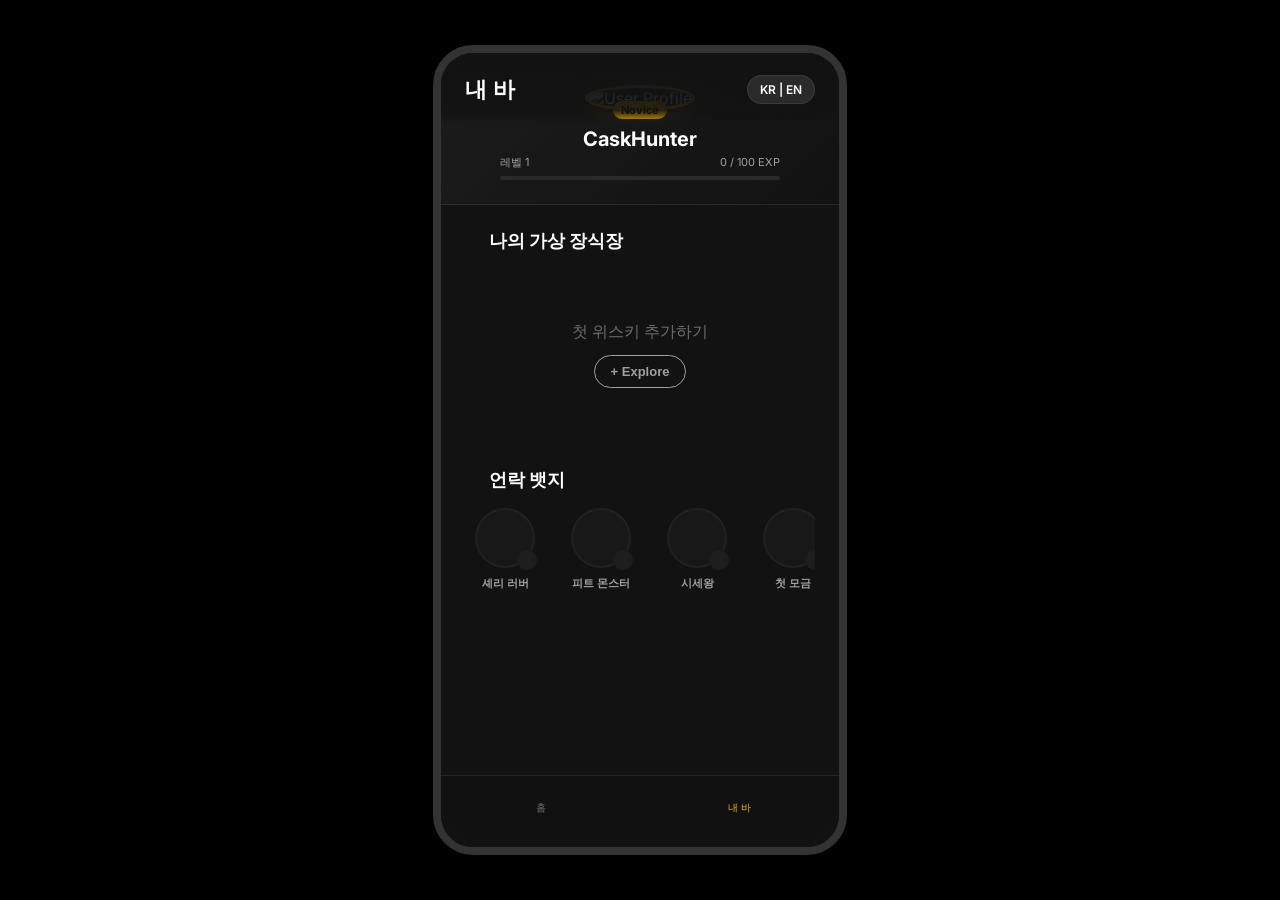
==== mybar.html @ 60dc7f55 "Initial commit of WhiskyVibe app" ====
<!DOCTYPE html>
<html lang="ko">
<head>
    <meta charset="UTF-8">
    <meta name="viewport" content="width=device-width, initial-scale=1.0">
    <title>WhiskyVibe - My Bar</title>
    <link rel="preconnect" href="https://fonts.googleapis.com">
    <link rel="preconnect" href="https://fonts.gstatic.com" crossorigin>
    <link href="https://fonts.googleapis.com/css2?family=Inter:wght@300;400;500;600;700&family=Playfair+Display:ital,wght@0,600;0,700;1,600&display=swap" rel="stylesheet">
    <script src="https://unpkg.com/@phosphor-icons/web"></script>
    <link rel="stylesheet" href="styles.css">
</head>
<body>
    <div class="mobile-container">
        <!-- Header: Minimal for My Bar -->
        <header class="app-header">
            <h1 class="logo" data-loc="myBarTitle">내 바</h1>
            <button class="lang-toggle" id="lang-toggle" onclick="toggleLanguage()">KR | EN</button>
        </header>

        <main class="content-scroll" style="padding-bottom: 80px;">
            <!-- Profile Header -->
            <section class="profile-header">
                <div class="profile-avatar-wrap">
                    <img src="C:\Users\HJ\.gemini\antigravity\brain\1aee8685-af20-45bf-9761-73b82b6af4dd\avatar_2_1782803732172.png" alt="User Profile" class="profile-avatar">
                    <div class="profile-level-badge" id="profile-badge">Novice</div>
                </div>
                <h2 class="profile-username" id="profile-name">CaskHunter</h2>
                
                <div class="level-progress-wrap">
                    <div class="level-info">
                        <span><span data-loc="levelText">레벨</span> <span id="profile-level-num">1</span></span>
                        <span id="profile-exp-text">0 / 100 EXP</span>
                    </div>
                    <div class="level-bar-bg">
                        <div class="level-bar-fill" id="profile-exp-bar" style="width: 0%;"></div>
                    </div>
                </div>
            </section>

            <!-- Virtual Cabinet -->
            <section class="cabinet-section">
                <div class="section-header">
                    <h2 class="section-title" data-loc="myVirtualCabinet">나의 가상 장식장</h2>
                </div>
                <div class="cabinet-grid" id="cabinet-grid">
                    <!-- Dynamic Items Go Here -->
                </div>
            </section>

            <!-- Badges -->
            <section class="badges-section">
                <div class="section-header">
                    <h2 class="section-title" data-loc="unlockedBadges">언락 뱃지</h2>
                </div>
                <div class="badges-scroll" id="badges-container">
                    <!-- Dynamic Badges Go Here -->
                </div>
            </section>
        </main>

        <!-- Bottom Navigation -->
        <nav class="bottom-nav">
            <a href="index.html" class="nav-item">
                <i class="ph ph-house"></i>
                <span data-loc="navHome">Home</span>
            </a>
            <a href="#" class="nav-item active">
                <i class="ph-fill ph-brandy"></i>
                <span data-loc="navMyBar">My Bar</span>
            </a>
        </nav>

        <!-- Level Up Modal -->
        <div class="modal-overlay" id="levelup-modal">
            <div class="modal-content">
                <i class="ph-fill ph-trend-up modal-icon"></i>
                <h3 class="modal-title" data-loc="levelUpModalTitle">레벨 업 축하합니다!</h3>
                <div class="modal-level" id="modal-level-text">Level 2</div>
                <button class="modal-btn" onclick="closeLevelModal()">확인</button>
            </div>
        </div>
    </div>

    <script src="lang.js"></script>
    <script src="mybar.js"></script>
</body>
</html>
---- styles.css ----
:root {
    --bg-dark: #121212;
    --bg-card: #1E1E1E;
    --bg-elevated: #2A2A2A;
    
    --accent-amber: #FFB300;
    --accent-amber-glow: rgba(255, 179, 0, 0.4);
    --accent-amber-hover: #FFA000;
    
    --text-primary: #FFFFFF;
    --text-secondary: #A0A0A0;
    --text-muted: #6E6E6E;
    
    --border-color: rgba(255, 255, 255, 0.08);
    
    --font-serif: 'Playfair Display', serif;
    --font-sans: 'Inter', sans-serif;
    
    --nav-height: 72px;
}

* {
    margin: 0;
    padding: 0;
    box-sizing: border-box;
}

body {
    background-color: #000;
    color: var(--text-primary);
    font-family: var(--font-sans);
    display: flex;
    justify-content: center;
    align-items: center;
    min-height: 100vh;
    -webkit-font-smoothing: antialiased;
}

/* Mobile Container Simulation */
.mobile-container {
    width: 100%;
    max-width: 414px; /* iPhone Max width */
    height: 100vh;
    max-height: 896px;
    background-color: var(--bg-dark);
    position: relative;
    overflow: hidden;
    display: flex;
    flex-direction: column;
    box-shadow: 0 0 50px rgba(0, 0, 0, 0.5);
}

@media (min-width: 415px) {
    .mobile-container {
        height: 90vh;
        border-radius: 40px;
        border: 8px solid #333;
    }
}

/* Header */
.app-header {
    display: flex;
    justify-content: space-between;
    align-items: center;
    padding: 20px 24px;
    background: linear-gradient(to bottom, rgba(18, 18, 18, 1) 0%, rgba(18, 18, 18, 0.9) 80%, rgba(18, 18, 18, 0) 100%);
    position: absolute;
    top: 0;
    left: 0;
    right: 0;
    z-index: 10;
}

.logo {
    font-family: var(--font-serif);
    font-size: 22px;
    font-weight: 700;
    color: var(--text-primary);
    letter-spacing: 0.5px;
}

.header-actions {
    display: flex;
    gap: 16px;
}

.icon-btn {
    background: none;
    border: none;
    color: var(--text-primary);
    font-size: 24px;
    cursor: pointer;
    position: relative;
    display: flex;
    align-items: center;
    justify-content: center;
    transition: color 0.2s;
}

.icon-btn:hover {
    color: var(--accent-amber);
}

.notification .badge {
    position: absolute;
    top: 2px;
    right: 2px;
    width: 8px;
    height: 8px;
    background-color: var(--accent-amber);
    border-radius: 50%;
    box-shadow: 0 0 8px var(--accent-amber-glow);
}

/* Main Content Scroll */
.content-scroll {
    flex: 1;
    overflow-y: auto;
    padding-bottom: var(--nav-height);
}

.content-scroll::-webkit-scrollbar {
    display: none; /* Hide scrollbar for clean look */
}

/* Hero Section */
.hero-section {
    position: relative;
    padding: 100px 24px 40px;
    background: url('https://images.unsplash.com/photo-1527281400683-1aae777175f8?q=80&w=600&auto=format&fit=crop') center/cover no-repeat;
}

.hero-section::before {
    content: '';
    position: absolute;
    top: 0;
    left: 0;
    right: 0;
    bottom: 0;
    background: linear-gradient(to bottom, rgba(18,18,18,0.7) 0%, rgba(18,18,18,0.95) 100%);
    z-index: 1;
}

.hero-content {
    position: relative;
    z-index: 2;
    display: flex;
    flex-direction: column;
    align-items: flex-start;
}

.hero-title {
    font-family: var(--font-serif);
    font-size: 32px;
    font-weight: 700;
    line-height: 1.2;
    margin-bottom: 12px;
    color: #fff;
    text-shadow: 0 2px 10px rgba(0,0,0,0.5);
}

.hero-subtitle {
    font-size: 15px;
    color: var(--text-secondary);
    margin-bottom: 24px;
    line-height: 1.5;
    max-width: 85%;
}

.cta-button {
    background: linear-gradient(135deg, var(--accent-amber), #D99500);
    color: #000;
    border: none;
    padding: 14px 24px;
    border-radius: 30px;
    font-size: 15px;
    font-weight: 600;
    font-family: var(--font-sans);
    display: flex;
    align-items: center;
    gap: 8px;
    cursor: pointer;
    box-shadow: 0 8px 20px var(--accent-amber-glow);
    transition: transform 0.2s, box-shadow 0.2s;
}

.cta-button:active {
    transform: scale(0.96);
}

/* Common Section Styles */
.section-header {
    display: flex;
    justify-content: space-between;
    align-items: flex-end;
    margin-bottom: 16px;
    padding: 0 24px;
}

.section-title {
    font-size: 18px;
    font-weight: 600;
    color: var(--text-primary);
}

.see-all {
    font-size: 13px;
    color: var(--accent-amber);
    text-decoration: none;
    font-weight: 500;
}

/* Price Reports Section */
.price-reports-section {
    padding: 20px 0;
}

.horizontal-scroll {
    display: flex;
    gap: 16px;
    overflow-x: auto;
    padding: 0 24px 20px;
    scroll-snap-type: x mandatory;
}

.horizontal-scroll::-webkit-scrollbar {
    display: none;
}

.price-card {
    background-color: var(--bg-card);
    border: 1px solid var(--border-color);
    border-radius: 16px;
    padding: 16px;
    min-width: 260px;
    scroll-snap-align: start;
    box-shadow: 0 4px 15px rgba(0, 0, 0, 0.2);
    transition: transform 0.2s, border-color 0.2s;
}

.price-card:hover {
    border-color: var(--accent-amber-glow);
}

.price-card-header {
    display: flex;
    justify-content: space-between;
    align-items: flex-start;
    margin-bottom: 12px;
}

.whiskey-name {
    font-size: 15px;
    font-weight: 600;
    line-height: 1.3;
    max-width: 70%;
}

.time {
    font-size: 11px;
    color: var(--text-muted);
}

.price-details {
    display: flex;
    flex-direction: column;
    gap: 4px;
}

.price {
    font-size: 20px;
    font-weight: 700;
    color: var(--accent-amber);
    font-family: var(--font-serif);
}

.location {
    display: flex;
    align-items: center;
    gap: 4px;
    font-size: 12px;
    color: var(--text-secondary);
}

.location i {
    color: var(--text-muted);
}

/* Community Feed */
.community-feed-section {
    padding: 10px 0 20px;
}

.feed-container {
    display: flex;
    flex-direction: column;
    gap: 24px;
}

.feed-card {
    background-color: var(--bg-dark);
    padding-bottom: 20px;
    border-bottom: 1px solid var(--border-color);
}

.feed-card:last-child {
    border-bottom: none;
}

.feed-header {
    display: flex;
    align-items: center;
    padding: 0 24px 12px;
}

.avatar {
    width: 40px;
    height: 40px;
    border-radius: 50%;
    object-fit: cover;
    margin-right: 12px;
    border: 2px solid var(--bg-elevated);
}

.user-info {
    flex: 1;
}

.username {
    font-size: 14px;
    font-weight: 600;
    margin-bottom: 2px;
}

.badge-role {
    display: flex;
    align-items: center;
    gap: 4px;
    font-size: 11px;
    color: var(--accent-amber);
    font-weight: 500;
}

.star-rating {
    color: var(--accent-amber);
    font-size: 12px;
    display: flex;
    gap: 2px;
}

.feed-image-container {
    width: 100%;
    aspect-ratio: 4/5;
    position: relative;
    overflow: hidden;
    background-color: #000;
}

.bottle-image {
    width: 100%;
    height: 100%;
    object-fit: cover;
}

.image-overlay {
    position: absolute;
    bottom: 0;
    left: 0;
    right: 0;
    height: 40%;
    background: linear-gradient(to top, var(--bg-dark) 0%, transparent 100%);
    pointer-events: none;
}

.feed-content {
    padding: 12px 24px 8px;
}

.review-text {
    font-size: 14px;
    color: var(--text-secondary);
    line-height: 1.5;
    display: -webkit-box;
    -webkit-line-clamp: 2;
    -webkit-box-orient: vertical;
    overflow: hidden;
}

.feed-actions {
    display: flex;
    padding: 0 24px;
    gap: 16px;
}

.action-btn {
    background: none;
    border: none;
    color: var(--text-primary);
    font-size: 14px;
    font-weight: 500;
    display: flex;
    align-items: center;
    gap: 6px;
    cursor: pointer;
    font-family: var(--font-sans);
}

.action-btn i {
    font-size: 22px;
    transition: transform 0.2s;
}

.action-btn:active i {
    transform: scale(0.8);
}

.action-btn.liked {
    color: #ff3b30;
}

.share-btn {
    margin-left: auto;
}

/* Bottom Navigation */
.bottom-nav {
    position: absolute;
    bottom: 0;
    left: 0;
    right: 0;
    height: var(--nav-height);
    background-color: rgba(18, 18, 18, 0.85);
    backdrop-filter: blur(20px);
    -webkit-backdrop-filter: blur(20px);
    border-top: 1px solid var(--border-color);
    display: flex;
    justify-content: space-around;
    align-items: center;
    padding-bottom: 12px; /* iOS safe area */
    z-index: 20;
}

.nav-item {
    display: flex;
    flex-direction: column;
    align-items: center;
    gap: 4px;
    color: var(--text-muted);
    text-decoration: none;
    transition: color 0.2s;
    width: 60px;
}

.nav-item i {
    font-size: 24px;
}

.nav-item span {
    font-size: 10px;
    font-weight: 500;
}

.nav-item.active {
    color: var(--accent-amber);
}

/* Micro-animations */
@keyframes pulse {
    0% { box-shadow: 0 0 0 0 rgba(255, 179, 0, 0.4); }
    70% { box-shadow: 0 0 0 10px rgba(255, 179, 0, 0); }
    100% { box-shadow: 0 0 0 0 rgba(255, 179, 0, 0); }
}

.cta-button {
    animation: pulse 2s infinite;
}

/* Survey Page Styles */
.survey-header {
    background: transparent;
    padding: 24px;
}

.progress-container {
    flex: 1;
    display: flex;
    flex-direction: column;
    align-items: center;
    gap: 8px;
}

.step-indicator {
    font-size: 13px;
    font-weight: 500;
    color: var(--text-secondary);
}

.progress-bar {
    width: 150px;
    height: 4px;
    background-color: var(--bg-elevated);
    border-radius: 2px;
    overflow: hidden;
}

.progress-fill {
    height: 100%;
    background-color: var(--accent-amber);
    width: 25%; /* Dynamically set via JS */
    transition: width 0.3s ease;
}

.survey-content {
    flex: 1;
    display: flex;
    flex-direction: column;
    padding: 24px;
    padding-bottom: 100px;
}

.question-container {
    margin-bottom: 40px;
    animation: fadeIn 0.4s ease forwards;
}

.survey-question {
    font-family: var(--font-serif);
    font-size: 28px;
    font-weight: 700;
    line-height: 1.3;
    color: var(--text-primary);
    text-align: center;
    margin-top: 20px;
}

.options-container {
    display: flex;
    flex-direction: column;
    gap: 16px;
}

.option-card {
    background-color: var(--bg-card);
    border: 2px solid var(--border-color);
    border-radius: 16px;
    padding: 20px;
    display: flex;
    align-items: center;
    gap: 16px;
    cursor: pointer;
    transition: all 0.2s ease;
    animation: slideUp 0.4s ease backwards;
}

.option-card:nth-child(1) { animation-delay: 0.1s; }
.option-card:nth-child(2) { animation-delay: 0.2s; }
.option-card:nth-child(3) { animation-delay: 0.3s; }

.option-card:hover {
    border-color: var(--text-secondary);
}

.option-card.selected {
    border-color: var(--accent-amber);
    background-color: rgba(255, 179, 0, 0.05);
}

.option-icon {
    width: 48px;
    height: 48px;
    border-radius: 12px;
    background-color: var(--bg-elevated);
    display: flex;
    justify-content: center;
    align-items: center;
    font-size: 24px;
    color: var(--text-primary);
    transition: all 0.2s ease;
}

.option-card.selected .option-icon {
    background-color: var(--accent-amber);
    color: #000;
}

.option-text {
    flex: 1;
}

.option-title {
    font-size: 16px;
    font-weight: 600;
    margin-bottom: 4px;
    color: var(--text-primary);
}

.option-desc {
    font-size: 13px;
    color: var(--text-secondary);
    line-height: 1.4;
}

/* Survey Bottom Nav */
.survey-bottom {
    position: absolute;
    bottom: 0;
    left: 0;
    right: 0;
    padding: 20px 24px 32px;
    background: linear-gradient(to top, rgba(18, 18, 18, 1) 0%, rgba(18, 18, 18, 0.9) 70%, rgba(18, 18, 18, 0) 100%);
    display: flex;
    justify-content: center;
    z-index: 20;
}

.next-button {
    width: 100%;
    padding: 16px;
    border-radius: 30px;
    border: none;
    font-size: 16px;
    font-weight: 600;
    font-family: var(--font-sans);
    background-color: var(--bg-elevated);
    color: var(--text-muted);
    cursor: not-allowed;
    transition: all 0.3s ease;
}

.next-button.active {
    background: linear-gradient(135deg, var(--accent-amber), #D99500);
    color: #000;
    cursor: pointer;
    box-shadow: 0 8px 20px var(--accent-amber-glow);
}

@keyframes fadeIn {
    from { opacity: 0; }
    to { opacity: 1; }
}

@keyframes slideUp {
    from { opacity: 0; transform: translateY(20px); }
    to { opacity: 1; transform: translateY(0); }
}

/* Result Page Styles */
.result-header {
    background: var(--bg-dark);
}

.lang-toggle {
    background: var(--bg-elevated);
    border: 1px solid var(--border-color);
    color: var(--text-primary);
    padding: 6px 12px;
    border-radius: 20px;
    font-size: 12px;
    font-weight: 600;
    cursor: pointer;
    font-family: var(--font-sans);
    transition: all 0.2s;
}

.lang-toggle:hover {
    border-color: var(--accent-amber);
    color: var(--accent-amber);
}

.result-hero {
    padding: 24px;
    display: flex;
    flex-direction: column;
    align-items: center;
    background: linear-gradient(180deg, rgba(30,30,30,0) 0%, var(--bg-card) 100%);
    border-bottom: 1px solid var(--border-color);
}

.result-title-label {
    color: var(--accent-amber);
    font-size: 13px;
    font-weight: 600;
    letter-spacing: 1px;
    text-transform: uppercase;
    margin-bottom: 16px;
}

.matched-bottle-img {
    height: 220px;
    object-fit: contain;
    filter: drop-shadow(0 10px 20px rgba(0,0,0,0.5));
    margin-bottom: 20px;
}

.matched-name {
    font-family: var(--font-serif);
    font-size: 28px;
    font-weight: 700;
    margin-bottom: 24px;
    text-align: center;
}

/* Tasting Notes Progress Bars */
.tasting-notes {
    width: 100%;
    display: flex;
    flex-direction: column;
    gap: 12px;
}

.note-row {
    display: flex;
    align-items: center;
    gap: 12px;
}

.note-label {
    width: 80px;
    font-size: 13px;
    color: var(--text-secondary);
    font-weight: 500;
}

.note-bar-bg {
    flex: 1;
    height: 6px;
    background-color: var(--bg-elevated);
    border-radius: 3px;
    overflow: hidden;
}

.note-bar-fill {
    height: 100%;
    background: linear-gradient(90deg, var(--accent-amber), #ff8f00);
    border-radius: 3px;
}

/* Batch Selector */
.batch-section {
    padding: 24px;
    border-bottom: 1px solid var(--border-color);
}

.batch-tabs {
    display: flex;
    gap: 8px;
    overflow-x: auto;
    padding-bottom: 8px;
    margin-bottom: 16px;
}

.batch-tabs::-webkit-scrollbar {
    display: none;
}

.batch-tab {
    padding: 8px 16px;
    border-radius: 20px;
    background: var(--bg-elevated);
    color: var(--text-secondary);
    font-size: 14px;
    font-weight: 600;
    white-space: nowrap;
    cursor: pointer;
    border: 1px solid transparent;
    transition: all 0.2s;
}

.batch-tab.active {
    background: rgba(255, 179, 0, 0.1);
    color: var(--accent-amber);
    border-color: var(--accent-amber);
}

.batch-info-card {
    background: var(--bg-card);
    border-radius: 12px;
    padding: 16px;
    position: relative;
    border: 1px solid var(--border-color);
}

.batch-badge {
    position: absolute;
    top: -10px;
    right: 16px;
    background: var(--accent-amber);
    color: #000;
    font-size: 11px;
    font-weight: 700;
    padding: 4px 8px;
    border-radius: 12px;
    box-shadow: 0 4px 10px var(--accent-amber-glow);
}

.batch-stats {
    display: grid;
    grid-template-columns: repeat(3, 1fr);
    gap: 12px;
    text-align: center;
}

.stat-item {
    display: flex;
    flex-direction: column;
    gap: 4px;
}

.stat-val {
    font-size: 16px;
    font-weight: 700;
    color: var(--text-primary);
}

.stat-lbl {
    font-size: 11px;
    color: var(--text-muted);
}

/* Button Variants */
.btn-outline {
    width: 100%;
    padding: 12px;
    border-radius: 24px;
    border: 1px solid var(--accent-amber);
    background: transparent;
    color: var(--accent-amber);
    font-size: 14px;
    font-weight: 600;
    font-family: var(--font-sans);
    cursor: pointer;
    margin-top: 16px;
    transition: background 0.2s;
}

.btn-outline:hover {
    background: rgba(255, 179, 0, 0.1);
}

.sticky-bottom-btn {
    position: absolute;
    bottom: 24px;
    left: 24px;
    right: 24px;
    z-index: 30;
    background: linear-gradient(135deg, var(--accent-amber), #D99500);
    color: #000;
    border: none;
    padding: 16px;
    border-radius: 30px;
    font-size: 16px;
    font-weight: 700;
    font-family: var(--font-sans);
    box-shadow: 0 10px 20px var(--accent-amber-glow);
    cursor: pointer;
    display: flex;
    justify-content: center;
    align-items: center;
    gap: 8px;
}

.result-content {
    padding-bottom: 100px; /* Space for sticky button */
}

/* Write Form Styles */
.write-header {
    background: var(--bg-dark);
    display: flex;
    justify-content: space-between;
    align-items: center;
    padding: 20px 24px;
    border-bottom: 1px solid var(--border-color);
}

.write-title {
    font-size: 16px;
    font-weight: 600;
    color: var(--text-primary);
}

.btn-submit {
    background: transparent;
    border: none;
    color: var(--text-muted);
    font-weight: 600;
    font-size: 15px;
    transition: all 0.3s;
}

.btn-submit.active {
    color: var(--accent-amber);
    text-shadow: 0 0 8px var(--accent-amber-glow);
    cursor: pointer;
}

/* Segment Controller (Tabs) */
.segment-ctrl {
    display: flex;
    background: var(--bg-elevated);
    border-radius: 20px;
    padding: 4px;
    margin: 20px 24px;
}

.segment-tab {
    flex: 1;
    text-align: center;
    padding: 10px 0;
    border-radius: 16px;
    font-size: 14px;
    font-weight: 600;
    color: var(--text-secondary);
    cursor: pointer;
    transition: all 0.2s;
}

.segment-tab.active {
    background: var(--bg-card);
    color: var(--text-primary);
    box-shadow: 0 2px 10px rgba(0,0,0,0.3);
}

/* Form Inputs */
.form-section {
    padding: 0 24px 24px;
    display: none;
}

.form-section.active {
    display: flex;
    flex-direction: column;
    gap: 20px;
    animation: fadeIn 0.3s ease;
}

.input-group {
    display: flex;
    flex-direction: column;
    gap: 8px;
}

.input-label {
    font-size: 13px;
    font-weight: 500;
    color: var(--text-secondary);
}

.form-input, .form-select, .form-textarea {
    width: 100%;
    background: var(--bg-card);
    border: 1px solid var(--border-color);
    border-radius: 12px;
    padding: 14px 16px;
    color: var(--text-primary);
    font-family: var(--font-sans);
    font-size: 15px;
    transition: border-color 0.2s;
}

.form-input:focus, .form-select:focus, .form-textarea:focus {
    outline: none;
    border-color: var(--accent-amber);
}

.form-select {
    appearance: none;
    background-image: url("data:image/svg+xml;charset=US-ASCII,%3Csvg%20xmlns%3D%22http%3A%2F%2Fwww.w3.org%2F2000%2Fsvg%22%20width%3D%22292.4%22%20height%3D%22292.4%22%3E%3Cpath%20fill%3D%22%23A0A0A0%22%20d%3D%22M287%2069.4a17.6%2017.6%200%200%200-13-5.4H18.4c-5%200-9.3%201.8-12.9%205.4A17.6%2017.6%200%200%200%200%2082.2c0%205%201.8%209.3%205.4%2012.9l128%20127.9c3.6%203.6%207.8%205.4%2012.8%205.4s9.2-1.8%2012.8-5.4L287%2095c3.5-3.5%205.4-7.8%205.4-12.8%200-5-1.9-9.2-5.5-12.8z%22%2F%3E%3C%2Fsvg%3E");
    background-repeat: no-repeat;
    background-position: right 16px center;
    background-size: 10px auto;
}

.form-textarea {
    resize: none;
    height: 120px;
    line-height: 1.5;
}

/* Currency Wrapper */
.currency-wrapper {
    position: relative;
    display: flex;
    align-items: center;
}

.currency-suffix {
    position: absolute;
    right: 16px;
    color: var(--text-secondary);
    font-size: 15px;
    pointer-events: none;
}

/* Star Rating */
.star-rating-input {
    display: flex;
    gap: 8px;
    justify-content: center;
    margin: 10px 0;
}

.star-rating-input i {
    font-size: 32px;
    color: var(--bg-elevated);
    cursor: pointer;
    transition: all 0.2s;
}

.star-rating-input i.active {
    color: var(--accent-amber);
    text-shadow: 0 0 10px var(--accent-amber-glow);
}

/* Quick Tags */
.tags-container {
    display: flex;
    flex-wrap: wrap;
    gap: 10px;
    margin-top: 4px;
}

.tag-pill {
    background: var(--bg-card);
    border: 1px solid var(--border-color);
    border-radius: 20px;
    padding: 8px 14px;
    font-size: 13px;
    color: var(--text-secondary);
    cursor: pointer;
    transition: all 0.2s;
}

.tag-pill.active {
    background: rgba(255, 179, 0, 0.1);
    color: var(--accent-amber);
    border-color: var(--accent-amber);
}

/* Attachment Box */
.attachment-box {
    margin: 0 24px 40px;
    border: 2px dashed var(--border-color);
    border-radius: 12px;
    padding: 30px 20px;
    display: flex;
    flex-direction: column;
    align-items: center;
    justify-content: center;
    gap: 10px;
    color: var(--text-muted);
    cursor: pointer;
    transition: all 0.2s;
    background: rgba(30, 30, 30, 0.3);
}

.attachment-box:hover {
    border-color: var(--text-secondary);
    color: var(--text-secondary);
    background: rgba(30, 30, 30, 0.6);
}

.attachment-box i {
    font-size: 28px;
}

.attachment-box span {
    font-size: 13px;
    font-weight: 500;
}

/* Toast Notification */
.toast-container {
    position: fixed;
    top: 20px;
    left: 50%;
    transform: translateX(-50%);
    z-index: 100;
    display: flex;
    flex-direction: column;
    gap: 10px;
    pointer-events: none;
}

.toast {
    background: var(--bg-elevated);
    color: var(--text-primary);
    padding: 16px 24px;
    border-radius: 12px;
    font-size: 14px;
    font-weight: 600;
    box-shadow: 0 10px 30px rgba(0,0,0,0.5);
    border: 1px solid var(--border-color);
    display: flex;
    align-items: center;
    gap: 10px;
    animation: slideDown 0.3s ease, fadeOut 0.3s ease 2.7s forwards;
}

.toast i {
    font-size: 20px;
    color: var(--accent-amber);
}

@keyframes slideDown {
    from { opacity: 0; transform: translateY(-20px); }
    to { opacity: 1; transform: translateY(0); }
}

@keyframes fadeOut {
    from { opacity: 1; }
    to { opacity: 0; }
}

/* My Bar Screen Styles */
.profile-header {
    background: linear-gradient(135deg, rgba(30,30,30,0.8), rgba(18,18,18,1));
    padding: 32px 24px 24px;
    display: flex;
    flex-direction: column;
    align-items: center;
    border-bottom: 1px solid var(--border-color);
}

.profile-avatar-wrap {
    position: relative;
    margin-bottom: 16px;
}

.profile-avatar {
    width: 80px;
    height: 80px;
    border-radius: 50%;
    object-fit: cover;
    border: 3px solid var(--accent-amber);
    box-shadow: 0 0 15px var(--accent-amber-glow);
}

.profile-level-badge {
    position: absolute;
    bottom: -8px;
    left: 50%;
    transform: translateX(-50%);
    background: var(--accent-amber);
    color: #000;
    font-size: 11px;
    font-weight: 700;
    padding: 2px 8px;
    border-radius: 12px;
    white-space: nowrap;
}

.profile-username {
    font-size: 20px;
    font-weight: 700;
    margin-bottom: 4px;
}

.profile-role {
    font-size: 13px;
    color: var(--text-secondary);
    margin-bottom: 16px;
}

.level-progress-wrap {
    width: 100%;
    max-width: 280px;
}

.level-info {
    display: flex;
    justify-content: space-between;
    font-size: 11px;
    color: var(--text-secondary);
    margin-bottom: 6px;
}

.level-bar-bg {
    width: 100%;
    height: 4px;
    background: var(--bg-elevated);
    border-radius: 2px;
    overflow: hidden;
}

.level-bar-fill {
    height: 100%;
    background: linear-gradient(90deg, #ff8f00, var(--accent-amber));
    border-radius: 2px;
}

/* Virtual Cabinet */
.cabinet-section {
    padding: 24px 24px 40px;
}

.cabinet-grid {
    display: grid;
    grid-template-columns: repeat(3, 1fr);
    gap: 16px;
    position: relative;
}

.cabinet-shelf-row {
    position: absolute;
    left: -24px;
    right: -24px;
    height: 12px;
    background: #1E1510; /* Dark Mahogany Wood */
    border-top: 1px solid rgba(255,255,255,0.1);
    box-shadow: 0 4px 10px rgba(0,0,0,0.8);
    z-index: 1;
}

.cabinet-item {
    position: relative;
    display: flex;
    flex-direction: column;
    align-items: center;
    z-index: 2;
    margin-bottom: 24px; /* Space for shelf and text */
}

.cabinet-bottle {
    height: 110px;
    object-fit: contain;
    filter: drop-shadow(5px 5px 10px rgba(0,0,0,0.6));
    margin-bottom: 8px;
    transition: transform 0.3s;
}

.cabinet-bottle:hover {
    transform: translateY(-4px) scale(1.05);
}

.cabinet-item-name {
    font-size: 10px;
    font-weight: 600;
    text-align: center;
    line-height: 1.2;
    color: var(--text-secondary);
    margin-bottom: 4px;
    max-width: 90%;
    white-space: nowrap;
    overflow: hidden;
    text-overflow: ellipsis;
}

.cabinet-item-rating {
    font-size: 9px;
    color: var(--accent-amber);
}

.cabinet-empty {
    grid-column: span 3;
    display: flex;
    flex-direction: column;
    align-items: center;
    justify-content: center;
    padding: 40px 0;
    color: var(--text-muted);
}

.cabinet-empty-icon {
    font-size: 48px;
    margin-bottom: 12px;
    opacity: 0.5;
}

.btn-add-whiskey {
    background: transparent;
    border: 1px solid var(--text-secondary);
    color: var(--text-secondary);
    padding: 8px 16px;
    border-radius: 20px;
    font-size: 13px;
    font-weight: 600;
    margin-top: 12px;
    cursor: pointer;
    transition: all 0.2s;
}

.btn-add-whiskey:hover {
    color: var(--text-primary);
    border-color: var(--text-primary);
}

/* Badges Section */
.badges-section {
    padding: 0 24px 100px;
}

.badges-scroll {
    display: flex;
    gap: 16px;
    overflow-x: auto;
    padding-bottom: 16px;
}

.badges-scroll::-webkit-scrollbar {
    display: none;
}

.badge-card {
    min-width: 80px;
    display: flex;
    flex-direction: column;
    align-items: center;
    text-align: center;
    gap: 8px;
}

.badge-icon-wrap {
    width: 60px;
    height: 60px;
    border-radius: 50%;
    background: var(--bg-card);
    display: flex;
    justify-content: center;
    align-items: center;
    font-size: 28px;
    position: relative;
    border: 2px solid var(--border-color);
    transition: all 0.3s;
}

.badge-card.unlocked .badge-icon-wrap {
    border-color: var(--accent-amber);
    color: var(--accent-amber);
    box-shadow: 0 0 15px var(--accent-amber-glow);
    background: rgba(255,179,0,0.1);
}

.badge-card.locked .badge-icon-wrap {
    color: var(--text-muted);
    filter: grayscale(100%);
    opacity: 0.5;
}

.lock-overlay {
    position: absolute;
    bottom: -4px;
    right: -4px;
    background: var(--bg-elevated);
    border-radius: 50%;
    width: 20px;
    height: 20px;
    display: flex;
    justify-content: center;
    align-items: center;
    font-size: 12px;
    color: var(--text-muted);
}

.badge-name {
    font-size: 11px;
    font-weight: 600;
    color: var(--text-secondary);
}

.badge-card.unlocked .badge-name {
    color: var(--accent-amber);
}

/* Gold Modal */
.modal-overlay {
    position: fixed;
    top: 0; left: 0; right: 0; bottom: 0;
    background: rgba(0,0,0,0.8);
    display: flex;
    justify-content: center;
    align-items: center;
    z-index: 1000;
    opacity: 0;
    pointer-events: none;
    transition: opacity 0.3s;
}

.modal-overlay.active {
    opacity: 1;
    pointer-events: all;
}

.modal-content {
    background: linear-gradient(135deg, #1E1E1E, #2A2A2A);
    border: 2px solid var(--accent-amber);
    border-radius: 20px;
    padding: 32px 24px;
    text-align: center;
    width: 85%;
    max-width: 340px;
    box-shadow: 0 20px 50px rgba(255,179,0,0.3);
    transform: scale(0.9);
    transition: transform 0.3s cubic-bezier(0.175, 0.885, 0.32, 1.275);
}

.modal-overlay.active .modal-content {
    transform: scale(1);
}

.modal-icon {
    font-size: 64px;
    color: var(--accent-amber);
    text-shadow: 0 0 20px var(--accent-amber-glow);
    margin-bottom: 16px;
    animation: pulse 2s infinite;
}

.modal-title {
    font-size: 20px;
    font-weight: 700;
    color: #fff;
    margin-bottom: 8px;
}

.modal-level {
    font-size: 28px;
    font-weight: 800;
    color: var(--accent-amber);
    margin-bottom: 24px;
}

.modal-btn {
    background: linear-gradient(135deg, var(--accent-amber), #D99500);
    color: #000;
    border: none;
    padding: 12px 32px;
    border-radius: 24px;
    font-weight: 700;
    font-size: 15px;
    cursor: pointer;
    box-shadow: 0 8px 15px var(--accent-amber-glow);
}
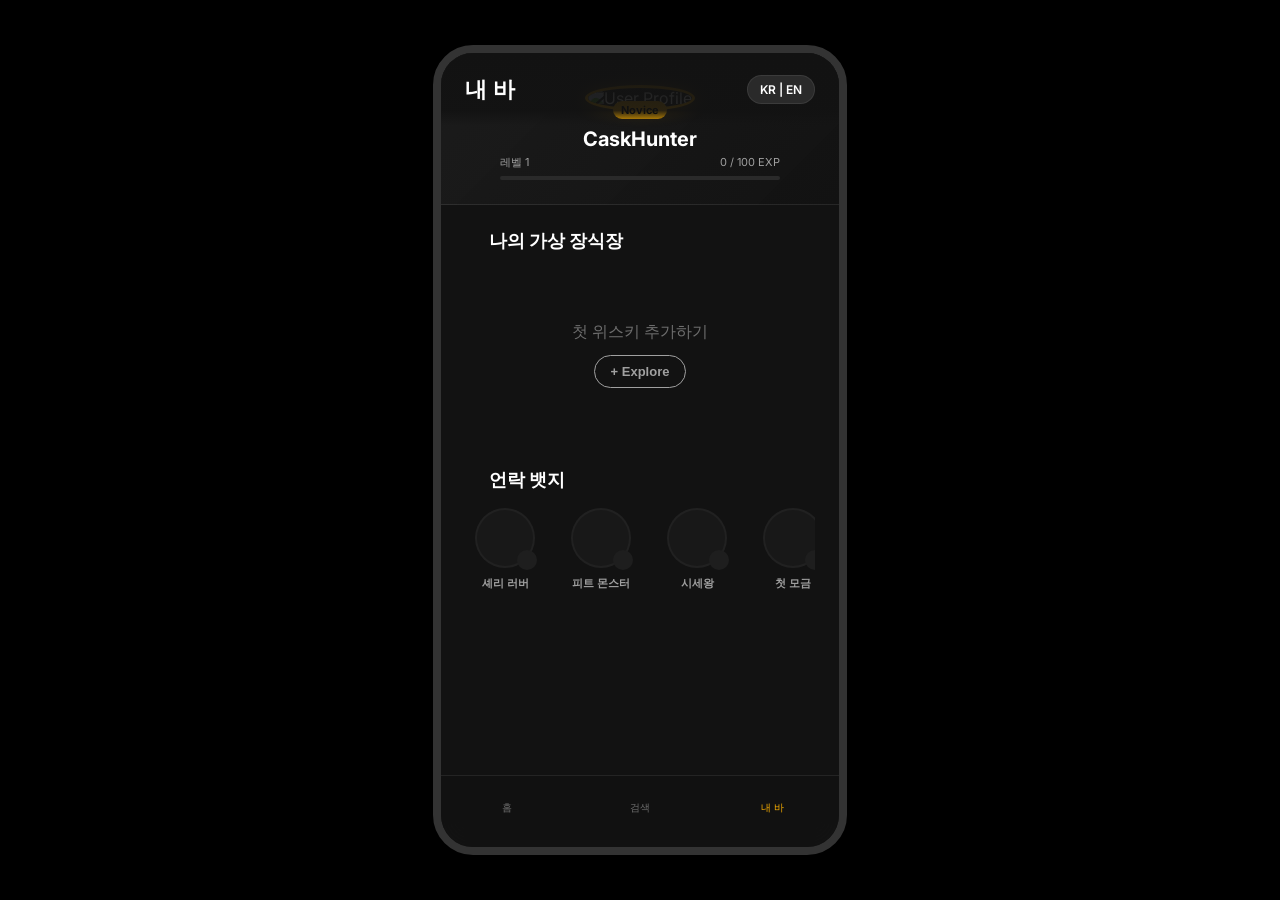
==== commit 438cc2c4: "Add premium Search & Information Detail screen with CSV parsing and batch tabs" ====
--- a/mybar.html
+++ b/mybar.html
@@ -22,7 +22,7 @@
             <!-- Profile Header -->
             <section class="profile-header">
                 <div class="profile-avatar-wrap">
-                    <img src="C:\Users\HJ\.gemini\antigravity\brain\1aee8685-af20-45bf-9761-73b82b6af4dd\avatar_2_1782803732172.png" alt="User Profile" class="profile-avatar">
+                    <img src="assets/avatar.png" alt="User Profile" class="profile-avatar">
                     <div class="profile-level-badge" id="profile-badge">Novice</div>
                 </div>
                 <h2 class="profile-username" id="profile-name">CaskHunter</h2>
@@ -65,6 +65,10 @@
                 <i class="ph ph-house"></i>
                 <span data-loc="navHome">Home</span>
             </a>
+            <a href="search.html" class="nav-item">
+                <i class="ph ph-compass"></i>
+                <span data-loc="navSearch">Search</span>
+            </a>
             <a href="#" class="nav-item active">
                 <i class="ph-fill ph-brandy"></i>
                 <span data-loc="navMyBar">My Bar</span>
--- a/styles.css
+++ b/styles.css
@@ -1430,5 +1430,290 @@
     font-weight: 700;
     font-size: 15px;
     cursor: pointer;
+.modal-btn {
+    background: linear-gradient(135deg, var(--accent-amber), #D99500);
+    color: #000;
+    border: none;
+    padding: 12px 32px;
+    border-radius: 24px;
+    font-weight: 700;
+    font-size: 15px;
+    cursor: pointer;
     box-shadow: 0 8px 15px var(--accent-amber-glow);
 }
+
+/* Search Screen Styles */
+.search-header {
+    background: var(--bg-dark);
+    padding: 16px 24px;
+    border-bottom: 1px solid var(--border-color);
+    display: flex;
+    align-items: center;
+    gap: 12px;
+}
+
+.search-input-wrap {
+    flex: 1;
+    position: relative;
+    display: flex;
+    align-items: center;
+}
+
+.search-input-wrap i {
+    position: absolute;
+    left: 16px;
+    color: var(--text-muted);
+    font-size: 18px;
+}
+
+.search-input {
+    width: 100%;
+    background: var(--bg-card);
+    border: 1px solid var(--border-color);
+    border-radius: 24px;
+    padding: 12px 16px 12px 42px;
+    color: var(--text-primary);
+    font-size: 15px;
+    transition: all 0.2s;
+}
+
+.search-input:focus {
+    outline: none;
+    border-color: var(--accent-amber);
+    box-shadow: 0 0 10px rgba(255,179,0,0.2);
+}
+
+.results-list {
+    padding: 16px 24px 100px;
+    display: flex;
+    flex-direction: column;
+    gap: 12px;
+}
+
+.result-card {
+    background: var(--bg-card);
+    border-radius: 16px;
+    padding: 12px 16px;
+    display: flex;
+    align-items: center;
+    gap: 16px;
+    cursor: pointer;
+    transition: all 0.2s;
+    border: 1px solid transparent;
+}
+
+.result-card:hover {
+    background: var(--bg-elevated);
+    border-color: var(--border-color);
+}
+
+.result-img-wrap {
+    width: 50px;
+    height: 70px;
+    display: flex;
+    justify-content: center;
+    align-items: center;
+    background: rgba(30,30,30,0.5);
+    border-radius: 8px;
+}
+
+.result-img {
+    height: 90%;
+    object-fit: contain;
+    filter: drop-shadow(2px 2px 5px rgba(0,0,0,0.5));
+}
+
+.result-info {
+    flex: 1;
+}
+
+.result-name {
+    font-size: 15px;
+    font-weight: 700;
+    color: var(--text-primary);
+    margin-bottom: 4px;
+}
+
+.result-meta {
+    font-size: 12px;
+    color: var(--text-secondary);
+}
+
+.result-price {
+    font-size: 12px;
+    font-weight: 600;
+    color: var(--accent-amber);
+    background: rgba(255,179,0,0.1);
+    padding: 4px 8px;
+    border-radius: 8px;
+}
+
+/* Detail Overlay */
+.detail-overlay {
+    position: fixed;
+    top: 0; left: 0; right: 0; bottom: 0;
+    background: var(--bg-dark);
+    z-index: 200;
+    display: flex;
+    flex-direction: column;
+    transform: translateY(100%);
+    transition: transform 0.3s cubic-bezier(0.2, 0.8, 0.2, 1);
+}
+
+.detail-overlay.active {
+    transform: translateY(0);
+}
+
+.detail-header {
+    display: flex;
+    justify-content: space-between;
+    align-items: center;
+    padding: 16px 24px;
+    background: transparent;
+}
+
+.detail-content {
+    flex: 1;
+    overflow-y: auto;
+    padding-bottom: 100px;
+}
+
+.detail-hero {
+    display: flex;
+    flex-direction: column;
+    align-items: center;
+    padding: 20px 24px 0;
+}
+
+.detail-bottle {
+    height: 250px;
+    object-fit: contain;
+    filter: drop-shadow(0 15px 25px rgba(0,0,0,0.8));
+    margin-bottom: 24px;
+}
+
+.detail-title-card {
+    text-align: center;
+    margin-bottom: 24px;
+}
+
+.detail-name-en {
+    font-family: var(--font-serif);
+    font-size: 26px;
+    font-weight: 700;
+    color: var(--accent-amber);
+    margin-bottom: 4px;
+}
+
+.detail-name-ko {
+    font-size: 16px;
+    color: var(--text-secondary);
+}
+
+/* Batch Info Panel */
+.batch-tabs-scroll {
+    display: flex;
+    gap: 12px;
+    overflow-x: auto;
+    padding: 0 24px 16px;
+}
+
+.batch-tabs-scroll::-webkit-scrollbar {
+    display: none;
+}
+
+.batch-tab {
+    padding: 8px 16px;
+    border-radius: 20px;
+    background: var(--bg-card);
+    color: var(--text-secondary);
+    font-size: 13px;
+    font-weight: 600;
+    white-space: nowrap;
+    cursor: pointer;
+    border: 1px solid var(--border-color);
+    transition: all 0.2s;
+}
+
+.batch-tab.active {
+    background: var(--accent-amber);
+    color: #000;
+    border-color: var(--accent-amber);
+    box-shadow: 0 0 10px var(--accent-amber-glow);
+}
+
+.info-panel {
+    margin: 0 24px 24px;
+    background: var(--bg-card);
+    border-radius: 16px;
+    padding: 20px;
+    display: flex;
+    flex-direction: column;
+    gap: 16px;
+    border: 1px solid var(--border-color);
+    position: relative;
+}
+
+.rec-badge {
+    position: absolute;
+    top: -12px;
+    right: 16px;
+    background: linear-gradient(135deg, var(--accent-amber), #D99500);
+    color: #000;
+    font-size: 11px;
+    font-weight: 700;
+    padding: 4px 10px;
+    border-radius: 12px;
+    box-shadow: 0 4px 10px var(--accent-amber-glow);
+    display: none;
+}
+
+.info-row {
+    display: flex;
+    flex-direction: column;
+    gap: 4px;
+}
+
+.info-lbl {
+    font-size: 12px;
+    color: var(--text-secondary);
+}
+
+.info-val {
+    font-size: 14px;
+    font-weight: 500;
+    color: var(--text-primary);
+    line-height: 1.4;
+}
+
+.ratings-list {
+    margin-top: 4px;
+    padding-left: 16px;
+    font-size: 13px;
+    color: var(--text-primary);
+    line-height: 1.6;
+}
+
+.ratings-list li::marker {
+    color: var(--accent-amber);
+}
+
+.link-live-prices {
+    display: block;
+    margin: 0 24px 40px;
+    text-align: center;
+    background: rgba(255,179,0,0.1);
+    color: var(--accent-amber);
+    border: 1px solid var(--accent-amber);
+    padding: 16px;
+    border-radius: 16px;
+    font-size: 14px;
+    font-weight: 600;
+    text-decoration: none;
+    transition: all 0.2s;
+}
+
+.link-live-prices:hover {
+    background: rgba(255,179,0,0.2);
+    box-shadow: 0 0 15px var(--accent-amber-glow);
+}
